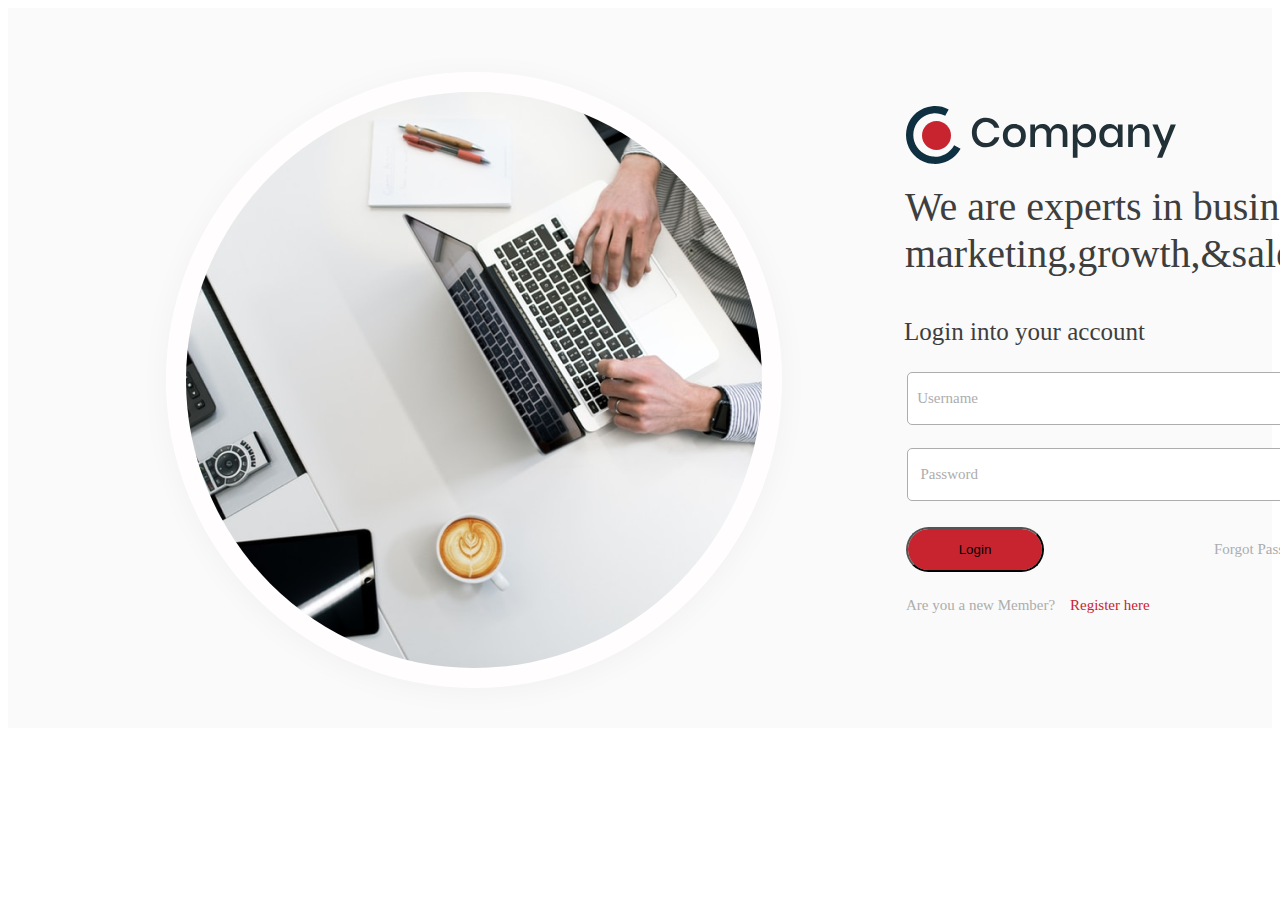
==== HTML Training Assignment/index.html @ 0061de36 "Add files via upload" ====
<!DOCTYPE html>

<head>
    <title> Company </title>
    <link rel="stylesheet" href="css/style.css" type="text/css">

</head>

<body>
    <div class="main">
        <form action="dashboard.html" method="post">

            <img src="images\Assets\hero-image.png" alt="hero-image" class="hero-image">

            <img src="images\Assets\logo.svg" alt="logo" class="logo">

            <div class="label">
                <label>We are experts in business,<br>marketing,growth,&sales.</label>
            </div>

            <div class="label2">
                <label>Login into your account</label>
            </div>
            <div class="username">
                <input class="uname" type="text" placeholder="Username" name="uname" required>
            </div>
            <div class="password">
                <input class="psw" type="password" placeholder="Password" name="psw" required>
            </div>
            <input class="submit" type="submit" value="Login">
            <a href="" style="color:#ADADAD ;">
                <div class="label3">

                    Forgot Password?
            </a>

            </div>
            <div class="label4">
                Are you a new Member?
            </div>
            <a href="">
                <div class="label5">
                    Register here
                </div>
            </a>

        </form>
    </div>
</body>
---- HTML Training Assignment/css/style.css ----
.main {
    top: 0px;
    left: 0px;
    height: 720px;
    background: #FAFAFA 0% 0% no-repeat padding-box;
    opacity: 1;
    font-family: "Roboto";
}

.hero-image {
    top: 72px;
    left: 166px;
    width: 576px;
    height: 576px;
    border: 20px solid #fffdfd;
    box-shadow: 0px 4px 31px #0000000A;
    border-radius: 50%;
    float: left;
    position: absolute;
}

.logo {
    top: 106px;
    left: 906px;
    width: 272px;
    height: 58px;
    position: absolute;
}

.label {
    top: 183px;
    left: 905px;
    width: 500px;
    height: 100px;
    text-align: left;
    font: normal normal 300 40px/47px Roboto;
    letter-spacing: 0px;
    color: #3E3E3E;
    opacity: 1;
    position: absolute;
}

.label2 {
    top: 315px;
    left: 904px;
    width: 260px;
    height: 33px;
    text-align: left;
    font: normal normal normal 25px/33px Roboto;
    letter-spacing: 0px;
    color: #3E3E3E;
    opacity: 1;
    position: absolute;
}

.uname {
    top: 372px;
    left: 907px;
    width: 429px;
    height: 49px;
    background: #FFFFFF 0% 0% no-repeat padding-box;
    border: 1px solid #ADADAD;
    border-radius: 5px;
    opacity: 1;
    position: absolute;
}

.psw {
    top: 448px;
    left: 907px;
    width: 429px;
    height: 49px;
    background: #FFFFFF 0% 0% no-repeat padding-box;
    border: 1px solid #ADADAD;
    border-radius: 5px;
    opacity: 1;
    position: absolute;
}

::placeholder {
    top: 386px;
    left: 921px;
    width: 68px;
    height: 20px;
    text-align: right;
    font: normal normal normal 15px/20px Roboto;
    letter-spacing: 0px;
    color: #ADADAD;
    opacity: 1;
}

.submit {
    top: 527px;
    left: 906px;
    width: 138px;
    height: 45px;
    background: #C8242F 0% 0% no-repeat padding-box;
    border-radius: 23px;
    opacity: 1;
    position: absolute;
}

.label3 {
    top: 539px;
    left: 1214px;
    width: 121px;
    height: 20px;
    text-align: left;
    font: normal normal normal 15px/20px Roboto;
    letter-spacing: 0px;
    color: #ADADAD;
    opacity: 1;
    position: absolute;
}

.label4 {
    top: 595px;
    left: 906px;
    width: 160px;
    height: 20px;
    text-align: left;
    font: normal normal normal 15px/20px Roboto;
    letter-spacing: 0px;
    color: #ADADAD;
    opacity: 1;
    position: absolute;
}

.label5 {
    top: 595px;
    left: 1070px;
    width: 88px;
    height: 20px;
    text-align: left;
    font: normal normal normal 15px/20px Roboto;
    letter-spacing: 0px;
    color: #C8242F;
    opacity: 1;
    position: absolute;
}

a:link {
    text-decoration: none;
}
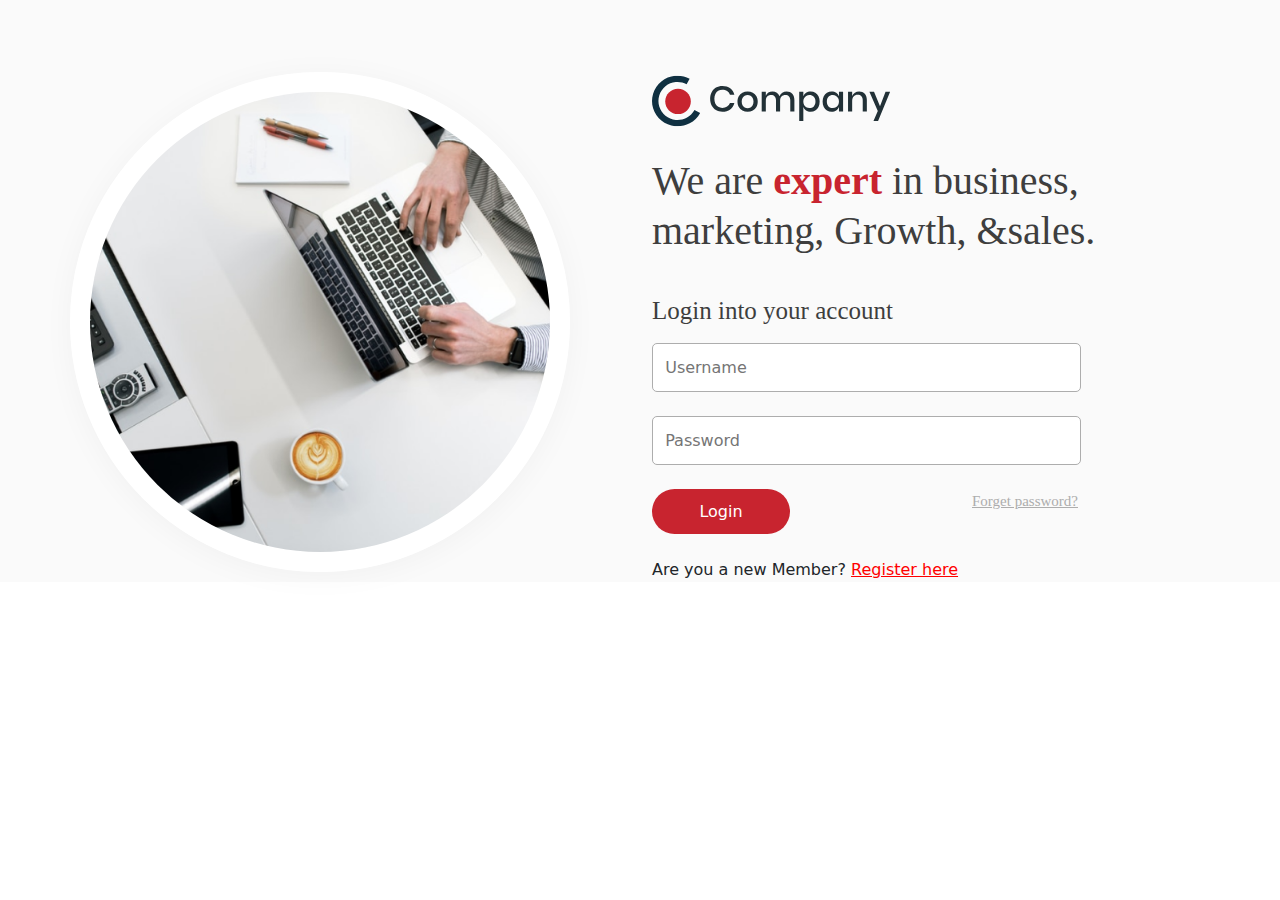
==== commit cbc89767: "My complete HTML Assignment" ====
--- a/HTML Training Assignment/index.html
+++ b/HTML Training Assignment/index.html
@@ -1,49 +1,46 @@
 <!DOCTYPE html>
+<html>
 
 <head>
-    <title> Company </title>
-    <link rel="stylesheet" href="css/style.css" type="text/css">
-
+    <title>Index</title>
+    <link rel="stylesheet" href="css/bootstrap.min.css">
+    <link rel="stylesheet" href="css/style.css">
 </head>
 
 <body>
-    <div class="main">
-        <form action="dashboard.html" method="post">
 
-            <img src="images\Assets\hero-image.png" alt="hero-image" class="hero-image">
 
-            <img src="images\Assets\logo.svg" alt="logo" class="logo">
+    <div class="container-fluid">
+        <div class="row">
+            <div class="col">
+                <img src="images/Assets/hero-image.png" class="hero-image" name="hero-image">
+            </div>
+            <br>
+            <div class="form">
+                <div class="col">
+                    <img src="images/Assets/header-logo.svg" class="logo" name="logo">
+                    <br><br>
+                    <p>
+                        We are <span>expert</span> in business,<br>marketing, Growth, &sales.
+                    </p><br>
+                    <p class="login-text"> Login into your account</p>
+                    <input type="text" class="username" placeholder="  Username"><br><br>
+                    <input type="text" class="password" placeholder="  Password"><br><br>
+                    <div class="row">
+                        <div class="col">
+                            <input type="submit" class="button" value="Login">
+                        </div>
+                        <div class="col">
+                            <a class="fpass" href="">Forget password?</a>
+                        </div>
+                    </div><br> Are you a new Member? <a href="" style="color: red;">Register here</a>
 
-            <div class="label">
-                <label>We are experts in business,<br>marketing,growth,&sales.</label>
+
+
+                </div>
             </div>
+        </div>
+    </div>
+</body>
 
-            <div class="label2">
-                <label>Login into your account</label>
-            </div>
-            <div class="username">
-                <input class="uname" type="text" placeholder="Username" name="uname" required>
-            </div>
-            <div class="password">
-                <input class="psw" type="password" placeholder="Password" name="psw" required>
-            </div>
-            <input class="submit" type="submit" value="Login">
-            <a href="" style="color:#ADADAD ;">
-                <div class="label3">
-
-                    Forgot Password?
-            </a>
-
-            </div>
-            <div class="label4">
-                Are you a new Member?
-            </div>
-            <a href="">
-                <div class="label5">
-                    Register here
-                </div>
-            </a>
-
-        </form>
-    </div>
-</body>+</html>--- a/HTML Training Assignment/css/style.css
+++ b/HTML Training Assignment/css/style.css
@@ -1,144 +1,127 @@
-.main {
-    top: 0px;
-    left: 0px;
-    height: 720px;
+.container-fluid {
     background: #FAFAFA 0% 0% no-repeat padding-box;
-    opacity: 1;
-    font-family: "Roboto";
+    padding-top: 72px;
+}
+
+.form {
+    display: block;
+    margin-left: auto;
+    margin-right: auto;
+    width: 50%;
 }
 
 .hero-image {
-    top: 72px;
-    left: 166px;
-    width: 576px;
-    height: 576px;
-    border: 20px solid #fffdfd;
+    display: block;
+    margin-left: auto;
+    margin-right: auto;
+    width: 50%;
+    width: 500px;
+    height: 500px;
+    /* UI Properties */
+    background: transparent 0% 0% no-repeat padding-box;
     box-shadow: 0px 4px 31px #0000000A;
+    border: 20px solid #FFFFFF;
+    opacity: 1;
     border-radius: 50%;
-    float: left;
-    position: absolute;
 }
 
 .logo {
     top: 106px;
     left: 906px;
-    width: 272px;
+    width: 240px;
     height: 58px;
-    position: absolute;
+    /* UI Properties */
+    opacity: 1;
 }
 
-.label {
+p {
     top: 183px;
     left: 905px;
     width: 500px;
     height: 100px;
+    /* UI Properties */
     text-align: left;
     font: normal normal 300 40px/47px Roboto;
     letter-spacing: 0px;
     color: #3E3E3E;
     opacity: 1;
-    position: absolute;
 }
 
-.label2 {
+span {
+    text-align: left;
+    font: normal normal 900 40px/53px Roboto;
+    letter-spacing: 0px;
+    color: #C8242F;
+    opacity: 1;
+}
+
+.login-text {
+    /* Layout Properties */
     top: 315px;
     left: 904px;
     width: 260px;
     height: 33px;
+    /* UI Properties */
     text-align: left;
     font: normal normal normal 25px/33px Roboto;
     letter-spacing: 0px;
     color: #3E3E3E;
     opacity: 1;
-    position: absolute;
 }
 
-.uname {
+.username {
+    /* Layout Properties */
     top: 372px;
     left: 907px;
     width: 429px;
     height: 49px;
+    /* UI Properties */
     background: #FFFFFF 0% 0% no-repeat padding-box;
     border: 1px solid #ADADAD;
     border-radius: 5px;
     opacity: 1;
-    position: absolute;
 }
 
-.psw {
+.password {
+    /* Layout Properties */
     top: 448px;
     left: 907px;
     width: 429px;
     height: 49px;
+    /* UI Properties */
     background: #FFFFFF 0% 0% no-repeat padding-box;
     border: 1px solid #ADADAD;
     border-radius: 5px;
     opacity: 1;
-    position: absolute;
 }
 
-::placeholder {
-    top: 386px;
-    left: 921px;
-    width: 68px;
+.button {
+    top: 527px;
+    left: 906px;
+    width: 138px;
+    height: 45px;
+    /* UI Properties */
+    color: #FFFFFF;
+    background: #C8242F 0% 0% no-repeat padding-box;
+    border: none;
+    border-radius: 23px;
+    opacity: 1;
+}
+
+.fpass {
+    /* Layout Properties */
+    top: 539px;
+    left: 1214px;
+    width: 121px;
     height: 20px;
-    text-align: right;
+    /* UI Properties */
+    text-align: left;
     font: normal normal normal 15px/20px Roboto;
     letter-spacing: 0px;
     color: #ADADAD;
     opacity: 1;
 }
 
-.submit {
-    top: 527px;
-    left: 906px;
-    width: 138px;
-    height: 45px;
-    background: #C8242F 0% 0% no-repeat padding-box;
-    border-radius: 23px;
-    opacity: 1;
-    position: absolute;
-}
-
-.label3 {
-    top: 539px;
-    left: 1214px;
-    width: 121px;
-    height: 20px;
-    text-align: left;
+.newmember {
     font: normal normal normal 15px/20px Roboto;
-    letter-spacing: 0px;
-    color: #ADADAD;
-    opacity: 1;
-    position: absolute;
-}
-
-.label4 {
-    top: 595px;
-    left: 906px;
-    width: 160px;
-    height: 20px;
-    text-align: left;
-    font: normal normal normal 15px/20px Roboto;
-    letter-spacing: 0px;
-    color: #ADADAD;
-    opacity: 1;
-    position: absolute;
-}
-
-.label5 {
-    top: 595px;
-    left: 1070px;
-    width: 88px;
-    height: 20px;
-    text-align: left;
-    font: normal normal normal 15px/20px Roboto;
-    letter-spacing: 0px;
-    color: #C8242F;
-    opacity: 1;
-    position: absolute;
-}
-
-a:link {
-    text-decoration: none;
 }